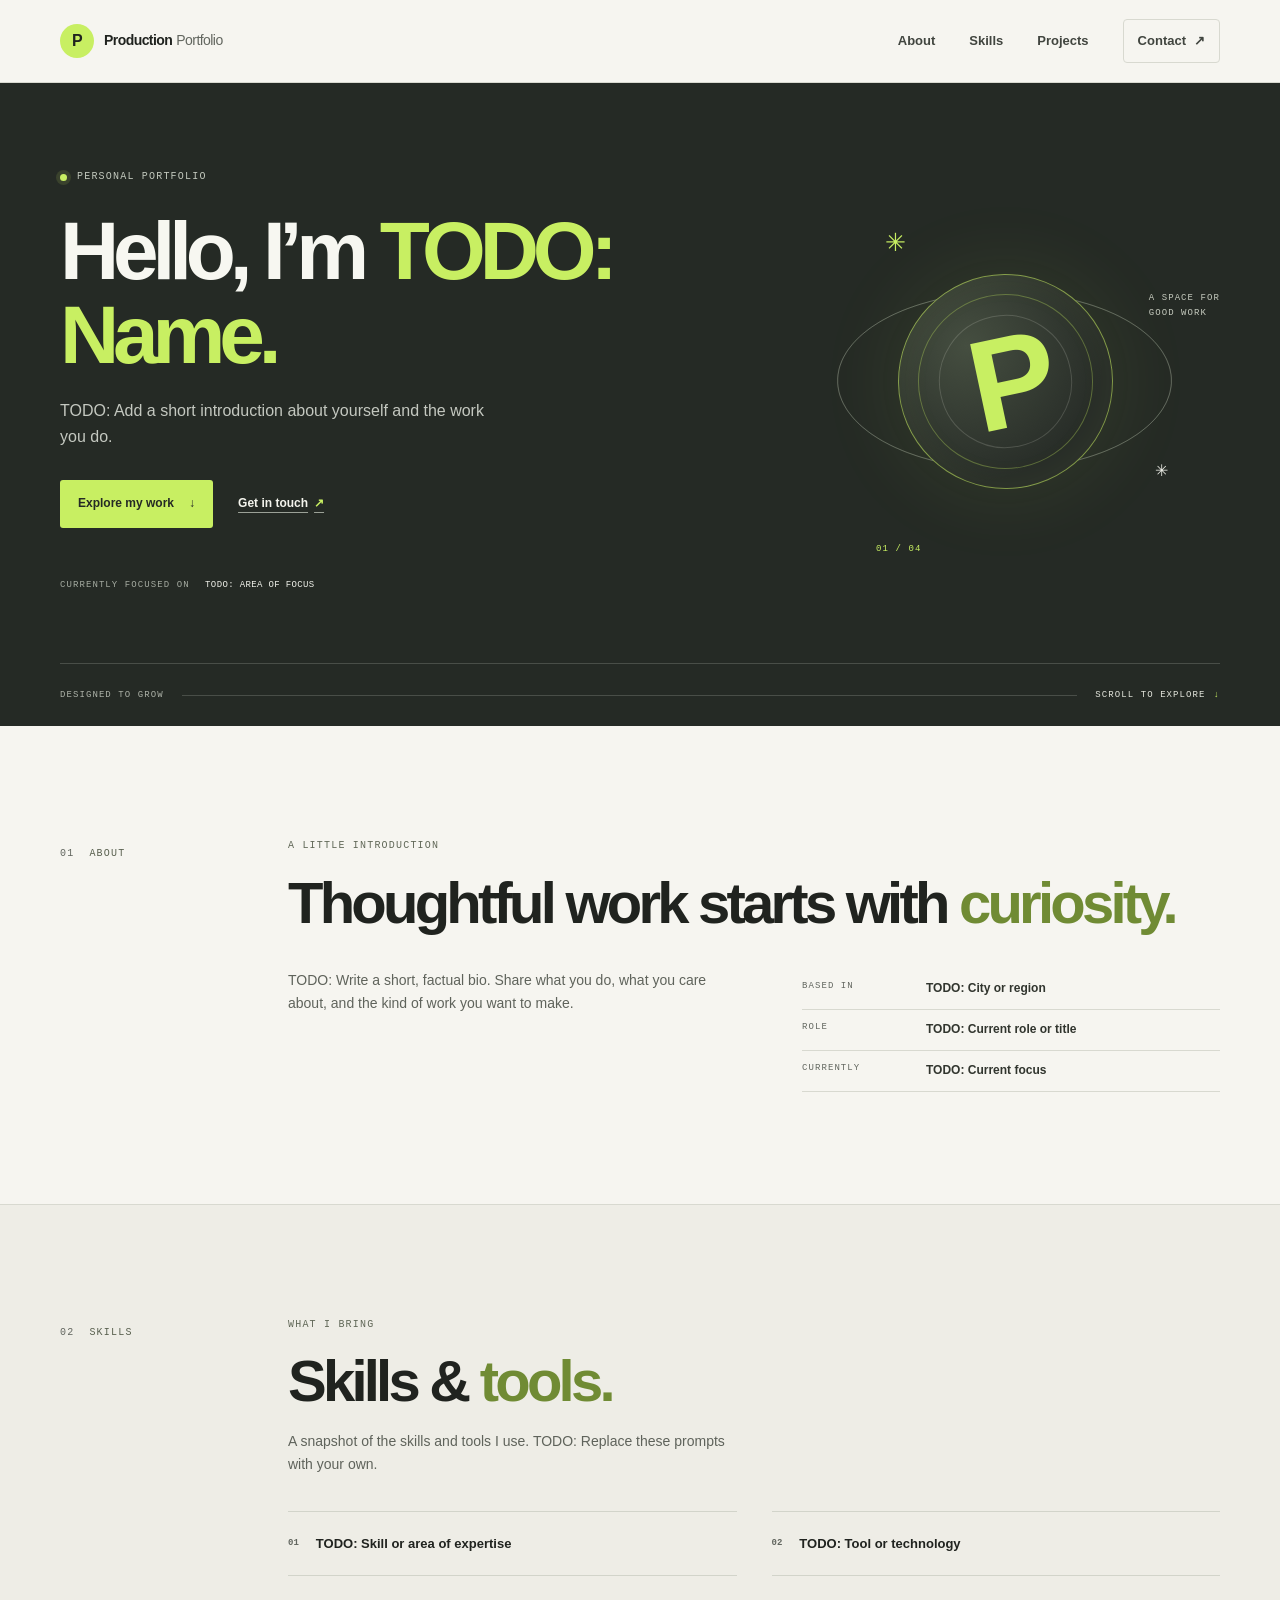
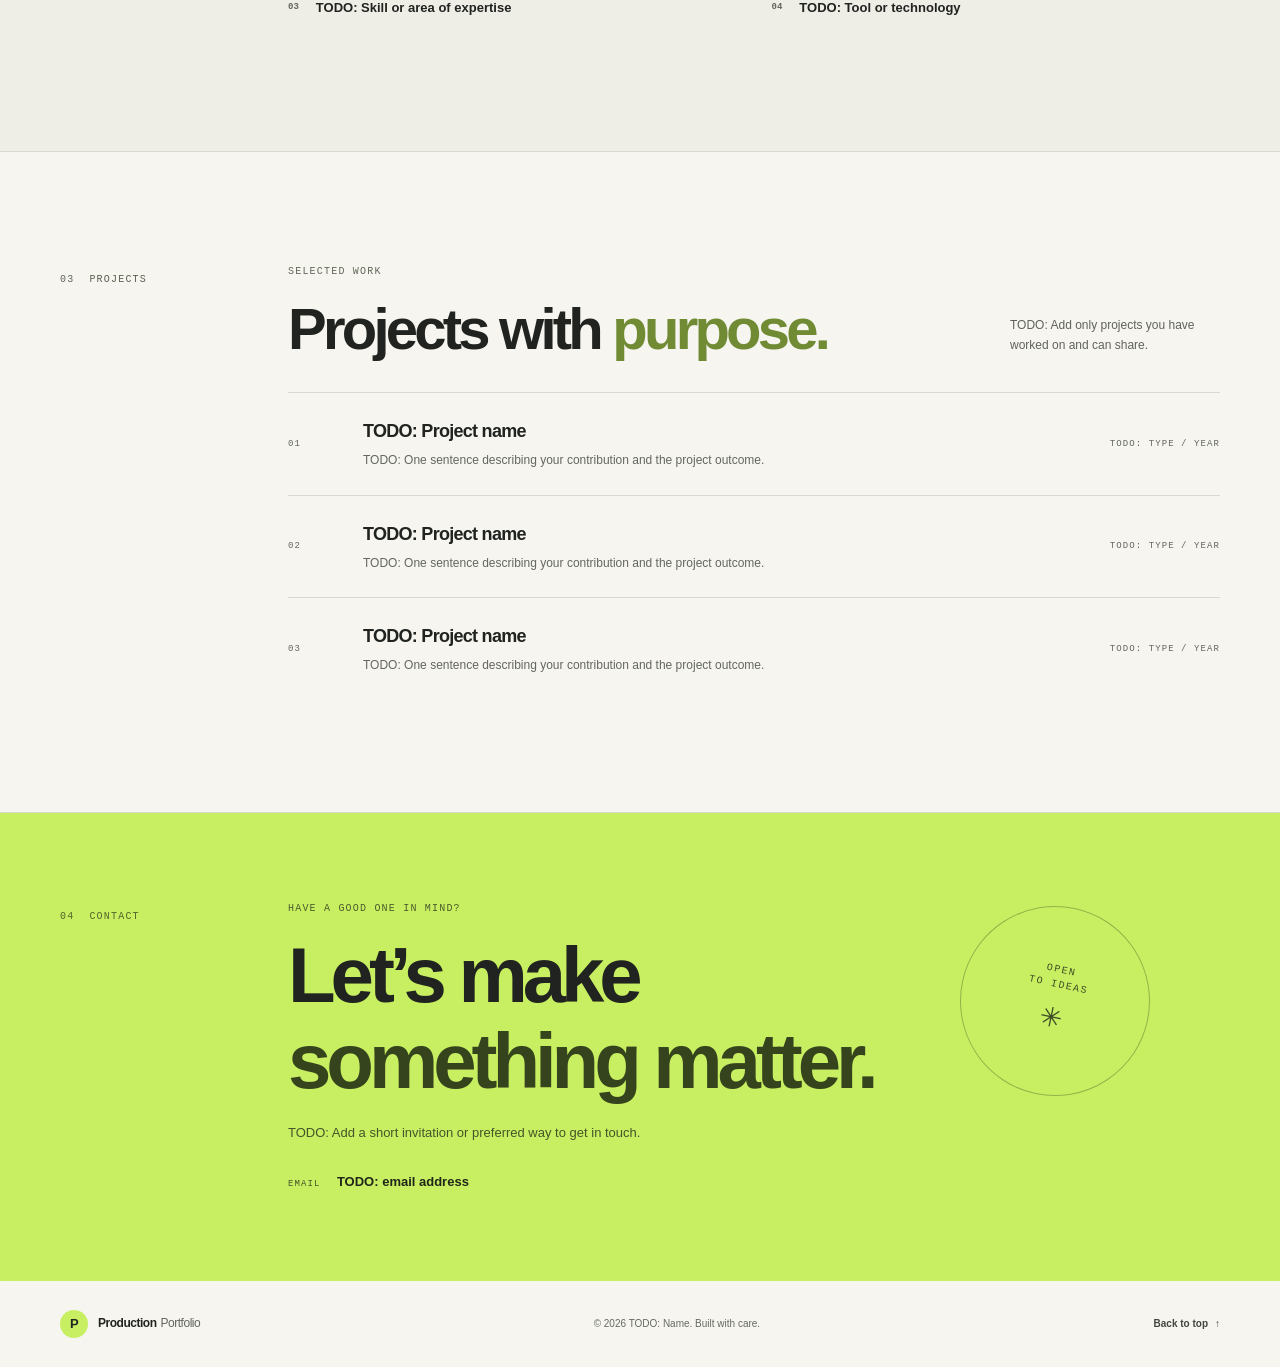
==== hw1_lab1_web/index.html @ cf207b5a "chore: record HW1 source directory" ====
<!doctype html>
<html lang="en">
  <head>
    <meta charset="utf-8">
    <meta http-equiv="Content-Security-Policy" content="default-src 'none'; base-uri 'self'; form-action 'self'; object-src 'none'; frame-src 'none'; script-src 'self'; script-src-attr 'none'; style-src 'self'; style-src-attr 'none'; img-src 'self'; font-src 'self'; connect-src 'self'">
    <meta name="viewport" content="width=device-width, initial-scale=1">
    <meta name="theme-color" content="#f6f5f0">
    <meta name="description" content="A portfolio for selected work, skills, and contact details.">
    <title>Production Portfolio | TODO: Name</title>
    <link rel="icon" href="favicon.svg" type="image/svg+xml" sizes="any">
    <link rel="stylesheet" href="styles.css">
    <script src="script.js" defer></script>
  </head>
  <body>
    <a class="skip-link" href="#home">Skip to main content</a>
    <header class="site-header">
      <div class="container header-inner">
        <a class="wordmark" href="#home" aria-label="Production Portfolio home">
          <span class="wordmark-mark" aria-hidden="true">P</span>
          <span>Production<span class="wordmark-light">Portfolio</span></span>
        </a>

        <button
          class="menu-toggle"
          type="button"
          aria-expanded="false"
          aria-controls="primary-navigation"
        >
          <span class="menu-toggle-label">Menu</span>
          <span class="menu-toggle-icon" aria-hidden="true"><span></span><span></span></span>
        </button>

        <nav class="primary-navigation" id="primary-navigation" aria-label="Main navigation">
          <a href="#about">About</a>
          <a href="#skills">Skills</a>
          <a href="#projects">Projects</a>
          <a class="nav-contact" href="#contact">Contact <span aria-hidden="true">↗</span></a>
        </nav>
      </div>
    </header>

    <main id="home" tabindex="-1">
      <section class="hero section-shell" aria-labelledby="hero-title">
        <div class="container hero-grid">
          <div class="hero-copy">
            <p class="eyebrow"><span class="status-dot" aria-hidden="true"></span> PERSONAL PORTFOLIO</p>
            <h1 id="hero-title">Hello, I’m <span class="accent-text">TODO: Name</span><span class="period">.</span></h1>
            <p class="hero-description">TODO: Add a short introduction about yourself and the work you do.</p>
            <div class="hero-actions">
              <a class="button button-dark" href="#projects">Explore my work <span aria-hidden="true">↓</span></a>
              <a class="text-link" href="#contact">Get in touch <span aria-hidden="true">↗</span></a>
            </div>
            <p class="hero-note">Currently focused on <span>TODO: area of focus</span></p>
          </div>

          <div class="hero-art" aria-hidden="true">
            <div class="art-orbit orbit-one"></div>
            <div class="art-orbit orbit-two"></div>
            <div class="art-core"><span>P</span></div>
            <span class="art-spark spark-one">✳</span>
            <span class="art-spark spark-two">✳</span>
            <span class="art-caption">A SPACE FOR<br>GOOD WORK</span>
            <span class="art-index">01 / 04</span>
          </div>
        </div>
        <div class="container hero-bottom">
          <span>DESIGNED TO GROW</span>
          <span class="hero-bottom-line" aria-hidden="true"></span>
          <a href="#about">SCROLL TO EXPLORE <span aria-hidden="true">↓</span></a>
        </div>
      </section>

      <section class="about section-shell" id="about" aria-labelledby="about-title">
        <div class="container section-grid">
          <div class="section-label"><span>01</span><span>ABOUT</span></div>
          <div class="section-content about-content">
            <p class="eyebrow">A LITTLE INTRODUCTION</p>
            <h2 id="about-title" tabindex="-1">Thoughtful work starts with <span>curiosity.</span></h2>
            <div class="about-details">
              <p>TODO: Write a short, factual bio. Share what you do, what you care about, and the kind of work you want to make.</p>
              <dl class="detail-list">
                <div><dt>Based in</dt><dd>TODO: City or region</dd></div>
                <div><dt>Role</dt><dd>TODO: Current role or title</dd></div>
                <div><dt>Currently</dt><dd>TODO: Current focus</dd></div>
              </dl>
            </div>
          </div>
        </div>
      </section>

      <section class="skills section-shell" id="skills" aria-labelledby="skills-title">
        <div class="container section-grid">
          <div class="section-label"><span>02</span><span>SKILLS</span></div>
          <div class="section-content">
            <p class="eyebrow">WHAT I BRING</p>
            <h2 id="skills-title" tabindex="-1">Skills &amp; <span>tools.</span></h2>
            <p class="section-intro">A snapshot of the skills and tools I use. TODO: Replace these prompts with your own.</p>
            <ul class="skill-list">
              <li><span>01</span>TODO: Skill or area of expertise</li>
              <li><span>02</span>TODO: Tool or technology</li>
              <li><span>03</span>TODO: Skill or area of expertise</li>
              <li><span>04</span>TODO: Tool or technology</li>
            </ul>
          </div>
        </div>
      </section>

      <section class="projects section-shell" id="projects" aria-labelledby="projects-title">
        <div class="container section-grid">
          <div class="section-label"><span>03</span><span>PROJECTS</span></div>
          <div class="section-content">
            <div class="projects-heading">
              <div>
                <p class="eyebrow">SELECTED WORK</p>
                <h2 id="projects-title" tabindex="-1">Projects with <span>purpose.</span></h2>
              </div>
              <p class="projects-aside">TODO: Add only projects you have worked on and can share.</p>
            </div>
            <div class="project-list">
              <article class="project-card">
                <span class="project-number">01</span>
                <div class="project-info">
                  <h3>TODO: Project name</h3>
                  <p>TODO: One sentence describing your contribution and the project outcome.</p>
                </div>
                <span class="project-type">TODO: Type / year</span>
              </article>
              <article class="project-card">
                <span class="project-number">02</span>
                <div class="project-info">
                  <h3>TODO: Project name</h3>
                  <p>TODO: One sentence describing your contribution and the project outcome.</p>
                </div>
                <span class="project-type">TODO: Type / year</span>
              </article>
              <article class="project-card">
                <span class="project-number">03</span>
                <div class="project-info">
                  <h3>TODO: Project name</h3>
                  <p>TODO: One sentence describing your contribution and the project outcome.</p>
                </div>
                <span class="project-type">TODO: Type / year</span>
              </article>
            </div>
          </div>
        </div>
      </section>

      <section class="contact section-shell" id="contact" aria-labelledby="contact-title">
        <div class="container contact-inner">
          <div class="section-label"><span>04</span><span>CONTACT</span></div>
          <div class="contact-content">
            <p class="eyebrow">HAVE A GOOD ONE IN MIND?</p>
            <h2 id="contact-title" tabindex="-1">Let’s make<br><span>something matter.</span></h2>
            <p class="contact-note">TODO: Add a short invitation or preferred way to get in touch.</p>
            <p class="contact-address">Email <span>TODO: email address</span></p>
          </div>
          <div class="contact-stamp" aria-hidden="true"><span>OPEN<br>TO IDEAS</span><span class="stamp-star">✳</span></div>
        </div>
      </section>
    </main>

    <footer class="site-footer">
      <div class="container footer-inner">
        <a class="wordmark footer-wordmark" href="#home">
          <span class="wordmark-mark" aria-hidden="true">P</span>
          <span>Production<span class="wordmark-light">Portfolio</span></span>
        </a>
        <p>© <span id="current-year">TODO</span> TODO: Name. Built with care.</p>
        <a class="back-to-top" href="#home">Back to top <span aria-hidden="true">↑</span></a>
      </div>
    </footer>
  </body>
</html>
---- hw1_lab1_web/styles.css ----
:root {
  color-scheme: light;
  --paper: #f6f5f0;
  --paper-dark: #eeede6;
  --ink: #20231f;
  --muted: #62665f;
  --line: #d8d9d0;
  --green: #c8ef62;
  --green-dark: #33411a;
  --dark: #252a25;
  --mono: "Cascadia Code", "Courier New", monospace;
  --sans: "Segoe UI", Arial, sans-serif;
  --container: 1160px;
}

* { box-sizing: border-box; }
html { scroll-behavior: smooth; scroll-padding-top: 90px; }
body {
  margin: 0;
  color: var(--ink);
  background: var(--paper);
  font-family: var(--sans);
  font-size: 16px;
  line-height: 1.65;
  -webkit-font-smoothing: antialiased;
}
a { color: inherit; }
a:focus-visible, button:focus-visible { outline: 3px solid #15200a; outline-offset: 4px; }
.container { width: min(var(--container), calc(100% - 64px)); margin-inline: auto; }
.section-shell { border-bottom: 1px solid var(--line); }
.skip-link { position: absolute; z-index: 5; top: 10px; left: 16px; padding: 9px 14px; transform: translateY(-160%); background: var(--ink); color: var(--paper); font-size: 13px; font-weight: 700; }
.skip-link:focus-visible { transform: translateY(0); }

.site-header { position: relative; z-index: 2; background: var(--paper); border-bottom: 1px solid var(--line); }
.header-inner, .primary-navigation, .wordmark { display: flex; align-items: center; }
.header-inner { min-height: 82px; justify-content: space-between; gap: 32px; }
.wordmark { gap: 10px; color: var(--ink); font-size: 14px; font-weight: 800; letter-spacing: -.04em; text-decoration: none; }
.wordmark-mark { display: grid; width: 34px; height: 34px; place-items: center; border-radius: 50%; background: var(--green); font-size: 16px; }
.wordmark-light { margin-left: 4px; color: var(--muted); font-weight: 500; }
.primary-navigation { gap: 34px; }
.primary-navigation a, .back-to-top { color: #41453f; font-size: 13px; font-weight: 600; text-decoration: none; transition: color .18s ease; }
.primary-navigation a { display: inline-flex; min-height: 40px; align-items: center; }
.primary-navigation a:hover, .back-to-top:hover { color: #526f13; }
.primary-navigation .nav-contact { padding: 10px 14px; border: 1px solid var(--line); border-radius: 4px; }
.nav-contact span { margin-left: 8px; }
.menu-toggle { display: none; }
.hero a:focus-visible, .hero button:focus-visible { outline-color: var(--green); }

.hero { overflow: hidden; background: var(--dark); color: #f7f7f1; border-bottom: 0; }
.hero-grid { display: grid; min-height: 580px; grid-template-columns: 1.08fr .92fr; align-items: center; gap: 48px; padding-block: 74px 58px; }
.hero-copy { position: relative; z-index: 1; }
.eyebrow, .section-label, .hero-bottom, .hero-note, .art-caption, .art-index, .project-number, .project-type, .detail-list dt, .contact-address {
  font-family: var(--mono); font-size: 10px; font-weight: 500; letter-spacing: .12em; text-transform: uppercase;
}
.eyebrow { display: flex; align-items: center; gap: 10px; margin: 0 0 24px; color: #c2c8bd; }
.status-dot { width: 7px; height: 7px; border-radius: 50%; background: var(--green); box-shadow: 0 0 0 4px rgb(200 239 98 / 12%); }
h1, h2, h3, p { margin-top: 0; }
h2:focus-visible { outline: 3px solid #15200a; outline-offset: 6px; border-radius: 2px; }
h1 { max-width: 660px; margin-bottom: 21px; font-size: clamp(48px, 6.8vw, 82px); line-height: 1.02; letter-spacing: -.075em; }
.accent-text, .contact-content h2 span { color: var(--green); }
.period { color: var(--green); }
.hero-description { max-width: 430px; margin-bottom: 30px; color: #c4c8c0; font-size: 16px; }
.hero-actions { display: flex; flex-wrap: wrap; align-items: center; gap: 25px; }
.button { display: inline-flex; min-height: 48px; align-items: center; justify-content: center; gap: 15px; padding: 0 18px; border-radius: 3px; font-size: 12px; font-weight: 800; text-decoration: none; transition: transform .18s ease, background .18s ease; }
.button:hover { transform: translateY(-2px); }
.button-dark { color: var(--dark); background: var(--green); }
.button-dark:hover { background: #d9ff7e; }
.text-link { color: #f4f4ed; font-size: 12px; font-weight: 700; text-decoration-color: #9ba197; text-underline-offset: 5px; }
.hero-actions .text-link { display: inline-flex; min-height: 44px; align-items: center; }
.text-link span { margin-left: 6px; color: var(--green); }
.hero-note { margin: 50px 0 0; color: #a5aba1; font-size: 9px; }
.hero-note span { margin-left: 9px; color: #f0f1ea; letter-spacing: .04em; }
.hero-art { position: relative; width: min(100%, 430px); aspect-ratio: 1; justify-self: end; }
.art-orbit { position: absolute; inset: 11%; border: 1px solid rgb(233 239 221 / 20%); border-radius: 50%; }
.orbit-one { transform: scaleY(.53) rotate(-32deg); }
.orbit-two { transform: scaleY(.53) rotate(32deg); }
.art-core { position: absolute; inset: 25%; display: grid; place-items: center; border: 1px solid rgb(200 239 98 / 55%); border-radius: 50%; background: radial-gradient(circle at 36% 30%, #454e40, #282d28 68%); box-shadow: 0 0 90px rgb(200 239 98 / 9%), inset 0 0 36px rgb(200 239 98 / 5%); transform: rotate(-12deg); }
.art-core::before, .art-core::after { position: absolute; content: ""; border: 1px solid rgb(200 239 98 / 32%); border-radius: 50%; }
.art-core::before { inset: 9%; }
.art-core::after { inset: 19%; border-color: rgb(244 245 235 / 16%); }
.art-core span { position: relative; z-index: 1; color: var(--green); font-size: clamp(70px, 12vw, 130px); font-weight: 800; letter-spacing: -.12em; }
.art-spark { position: absolute; z-index: 1; color: var(--green); font-size: 25px; }
.spark-one { top: 13%; left: 22%; }
.spark-two { right: 12%; bottom: 26%; color: #ecede6; font-size: 16px; }
.art-caption, .art-index { position: absolute; color: #c5cabe; font-size: 9px; line-height: 1.7; }
.art-caption { right: 0; top: 29%; }
.art-index { bottom: 9%; left: 20%; color: var(--green); }
.hero-bottom { display: flex; align-items: center; gap: 18px; padding-block: 17px; border-top: 1px solid rgb(238 241 230 / 18%); color: #adb2a8; font-size: 9px; }
.hero-bottom-line { height: 1px; flex: 1; background: rgb(238 241 230 / 18%); }
.hero-bottom a { display: inline-flex; min-height: 28px; align-items: center; color: #e5e7de; text-decoration: none; }
.hero-bottom a span { margin-left: 8px; color: var(--green); }

.about, .skills, .projects { padding-block: 112px; }
.section-grid { display: grid; grid-template-columns: 180px 1fr; gap: 48px; }
.section-label { display: flex; align-items: flex-start; gap: 15px; padding-top: 8px; color: #59604f; }
.section-label span:first-child { color: #62665f; }
.section-content { min-width: 0; }
.section-content .eyebrow, .contact-content .eyebrow { margin-bottom: 16px; color: #616858; }
h2 { margin-bottom: 22px; font-size: clamp(36px, 5vw, 58px); line-height: 1.1; letter-spacing: -.065em; }
h2 > span { color: #708b34; }
.about-details { display: grid; grid-template-columns: 1.05fr .95fr; gap: 52px; align-items: start; margin-top: 35px; }
.about-details > p, .section-intro, .projects-aside { max-width: 450px; margin: 0; color: #5f635b; font-size: 14px; }
.detail-list { margin: 0; }
.detail-list div { display: grid; grid-template-columns: 110px 1fr; gap: 14px; padding-block: 10px; border-bottom: 1px solid var(--line); }
.detail-list dt { color: #62665f; font-size: 9px; }
.detail-list dd { margin: 0; color: #31352e; font-size: 12px; font-weight: 700; }
.skills { background: var(--paper-dark); }
.section-intro { margin-top: -5px; }
.skill-list { display: grid; grid-template-columns: repeat(2, 1fr); gap: 0 35px; margin: 35px 0 0; padding: 0; list-style: none; }
.skill-list li { display: flex; min-height: 64px; align-items: center; gap: 17px; border-top: 1px solid #d2d4ca; font-size: 13px; font-weight: 700; }
.skill-list li span { color: #62665f; font-family: var(--mono); font-size: 9px; }
.projects-heading { display: flex; justify-content: space-between; align-items: end; gap: 30px; margin-bottom: 32px; }
.projects-heading h2 { margin-bottom: 0; }
.projects-aside { max-width: 210px; margin-bottom: 5px; font-size: 12px; }
.project-card { display: grid; grid-template-columns: 55px minmax(0, 1fr) 135px; align-items: center; gap: 20px; padding: 24px 0; border-top: 1px solid var(--line); }
.project-number, .project-type { color: #62665f; font-size: 9px; }
.project-info h3 { margin-bottom: 4px; font-size: 18px; letter-spacing: -.04em; }
.project-info p { max-width: 510px; margin: 0; color: #63675f; font-size: 12px; }
.project-type { justify-self: end; text-align: right; }

.contact { overflow: hidden; padding-block: 88px; background: var(--green); border: 0; }
.contact-inner { position: relative; display: grid; grid-template-columns: 180px 1fr; gap: 48px; }
.contact .section-label, .contact .section-label span:first-child { color: #52652a; }
.contact-content { position: relative; z-index: 1; }
.contact-content .eyebrow { color: #4c5c2d; }
.contact-content h2 { margin-bottom: 17px; font-size: clamp(48px, 7vw, 78px); }
.contact-content h2 span { color: #35441c; }
.contact-note { max-width: 390px; margin-bottom: 28px; color: #45542a; font-size: 13px; }
.contact-address { margin: 0; color: #435329; font-size: 9px; }
.contact-address span { margin-left: 10px; color: #20271a; font-family: var(--sans); font-size: 13px; font-weight: 700; letter-spacing: 0; text-transform: none; }
.contact-stamp { position: absolute; top: 5px; right: 6%; display: grid; width: 190px; height: 190px; align-content: center; justify-items: center; border: 1px solid rgb(41 53 23 / 32%); border-radius: 50%; color: #3f4d26; font-family: var(--mono); font-size: 10px; letter-spacing: .15em; line-height: 1.5; text-align: center; transform: rotate(12deg); }
.stamp-star { margin-top: 8px; font-size: 27px; }
.site-footer { background: var(--paper); }
.footer-inner { display: flex; min-height: 86px; align-items: center; justify-content: space-between; gap: 22px; }
.footer-inner p { margin: 0; color: #656a61; font-size: 10px; }
.footer-wordmark { font-size: 12px; }
.footer-wordmark .wordmark-mark { width: 28px; height: 28px; font-size: 13px; }
.back-to-top { display: inline-flex; min-height: 32px; align-items: center; padding-block: 7px; font-size: 10px; }
.back-to-top span { margin-left: 7px; }

@media (max-width: 760px) {
  .container { width: min(var(--container), calc(100% - 40px)); }
  .header-inner { min-height: 72px; flex-wrap: wrap; gap: 0; padding-block: 16px; }
  .menu-toggle { display: inline-flex; min-height: 42px; align-items: center; gap: 10px; padding: 0 10px; border: 1px solid var(--line); border-radius: 3px; background: transparent; color: var(--ink); font: 600 12px var(--sans); cursor: pointer; }
  .menu-toggle-icon { display: grid; gap: 4px; }
  .menu-toggle-icon span { display: block; width: 15px; height: 1px; background: currentColor; }
  .primary-navigation { display: none; width: 100%; flex-direction: column; align-items: stretch; gap: 0; padding-top: 10px; }
  .primary-navigation.is-open { display: flex; }
  .primary-navigation a { padding: 11px 2px; border-top: 1px solid var(--line); }
  .primary-navigation .nav-contact { padding-inline: 2px; border-right: 0; border-bottom: 0; border-left: 0; border-radius: 0; }
  .hero-grid { min-height: 0; grid-template-columns: 1fr; gap: 24px; padding-block: 69px 34px; }
  h1 { max-width: 580px; font-size: clamp(48px, 11vw, 72px); }
  .hero-art { width: min(76vw, 340px); justify-self: center; margin-top: 3px; }
  .hero-note { margin-top: 34px; }
  .about, .skills, .projects { padding-block: 76px; }
  .section-grid, .contact-inner { grid-template-columns: 1fr; gap: 28px; }
  .section-label { gap: 12px; }
  .about-details { grid-template-columns: 1fr; gap: 25px; }
  .contact { padding-block: 67px; }
  .contact-stamp { top: 35px; right: 2%; width: 120px; height: 120px; font-size: 8px; }
  .contact-content h2 { font-size: clamp(46px, 10vw, 68px); }
}

@media (max-width: 480px) {
  .container { width: calc(100% - 36px); }
  .hero-grid { padding-top: 54px; }
  .hero-actions { align-items: flex-start; gap: 18px; }
  .hero-bottom { gap: 10px; font-size: 8px; letter-spacing: .06em; }
  .hero-bottom-line { min-width: 15px; }
  .hero-bottom > span:first-child { display: none; }
  .skill-list { grid-template-columns: 1fr; }
  .projects-heading { display: block; }
  .projects-aside { margin-top: 15px; }
  .project-card { grid-template-columns: 30px minmax(0, 1fr); gap: 11px; padding-block: 20px; }
  .project-type { grid-column: 2; justify-self: start; text-align: left; }
  .project-info h3 { font-size: 16px; }
  .contact-stamp { top: 10px; right: 0; width: 88px; height: 88px; font-size: 7px; }
  .stamp-star { margin-top: 2px; font-size: 20px; }
  .footer-inner { min-height: 0; flex-wrap: wrap; padding-block: 22px; }
  .footer-inner p { order: 3; width: 100%; }
}

@media (prefers-reduced-motion: reduce) {
  *, *::before, *::after { scroll-behavior: auto !important; transition-duration: .01ms !important; animation-duration: .01ms !important; animation-iteration-count: 1 !important; }
}
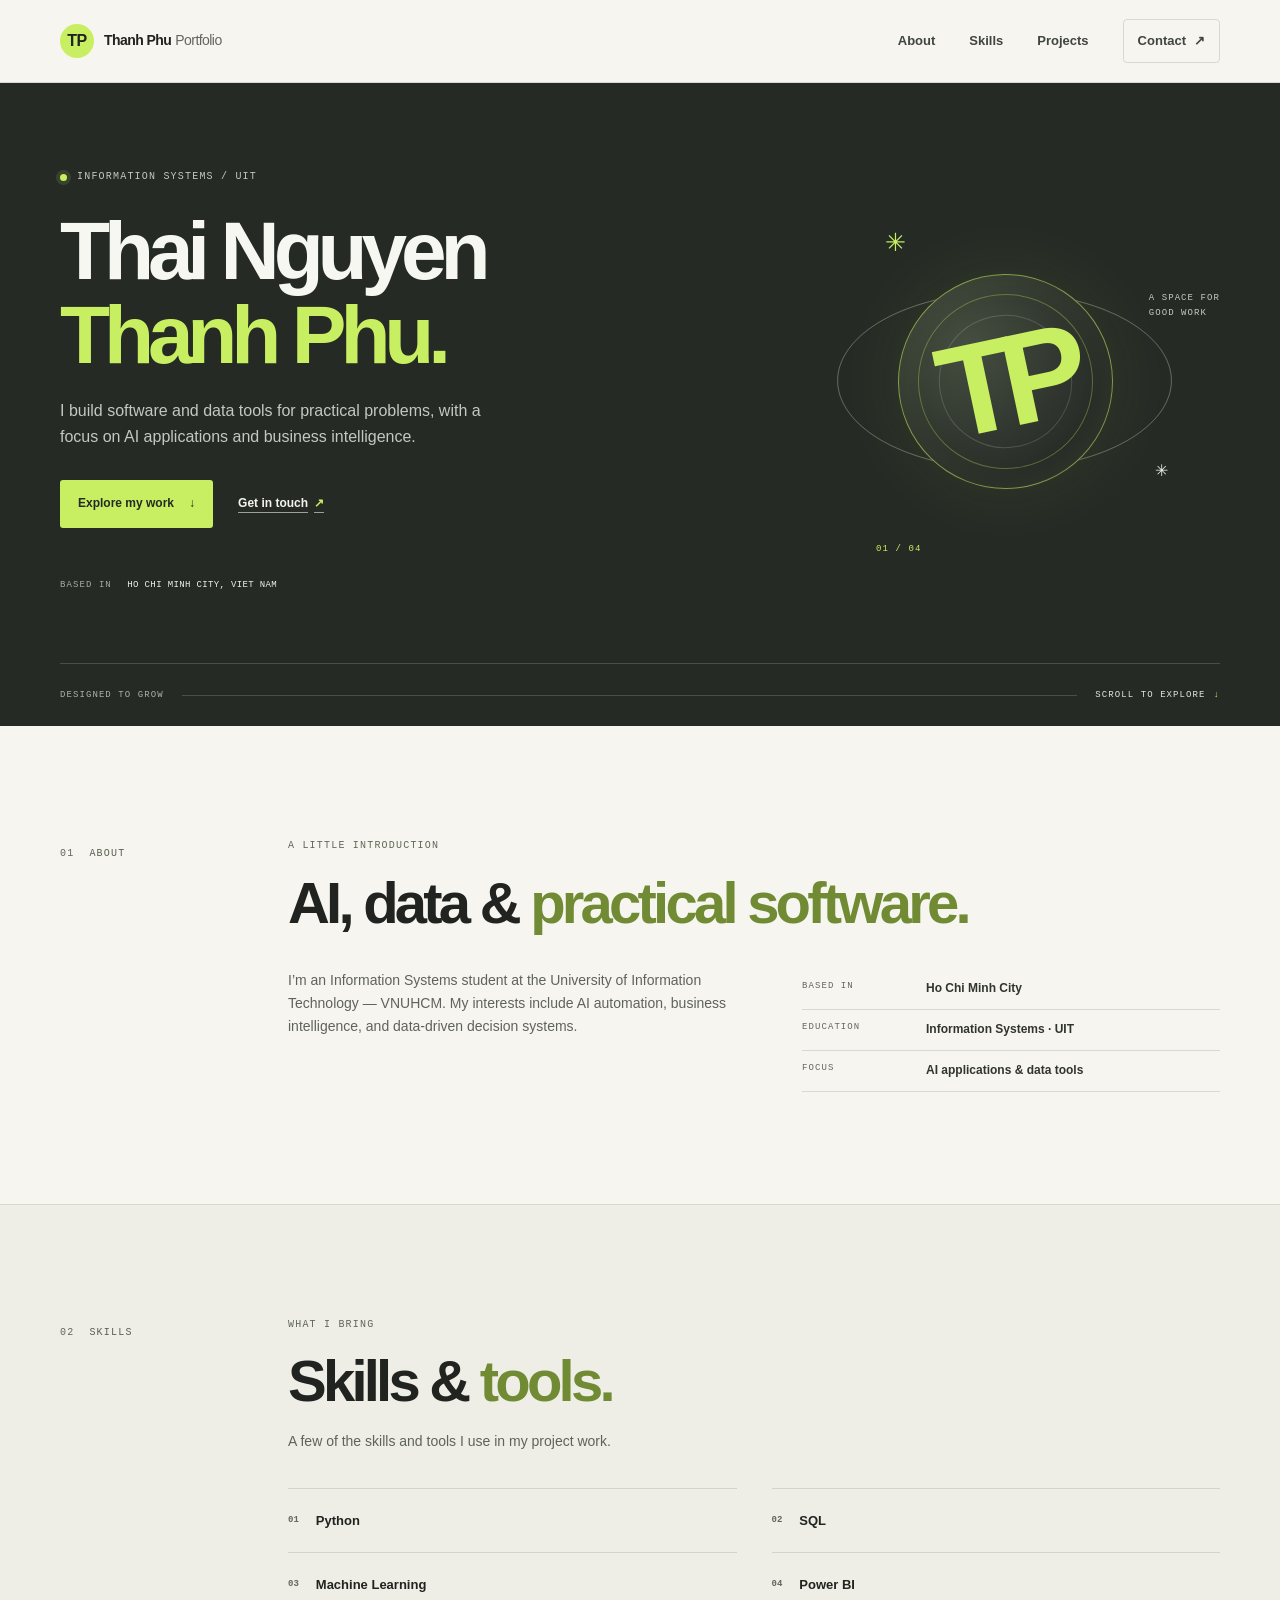
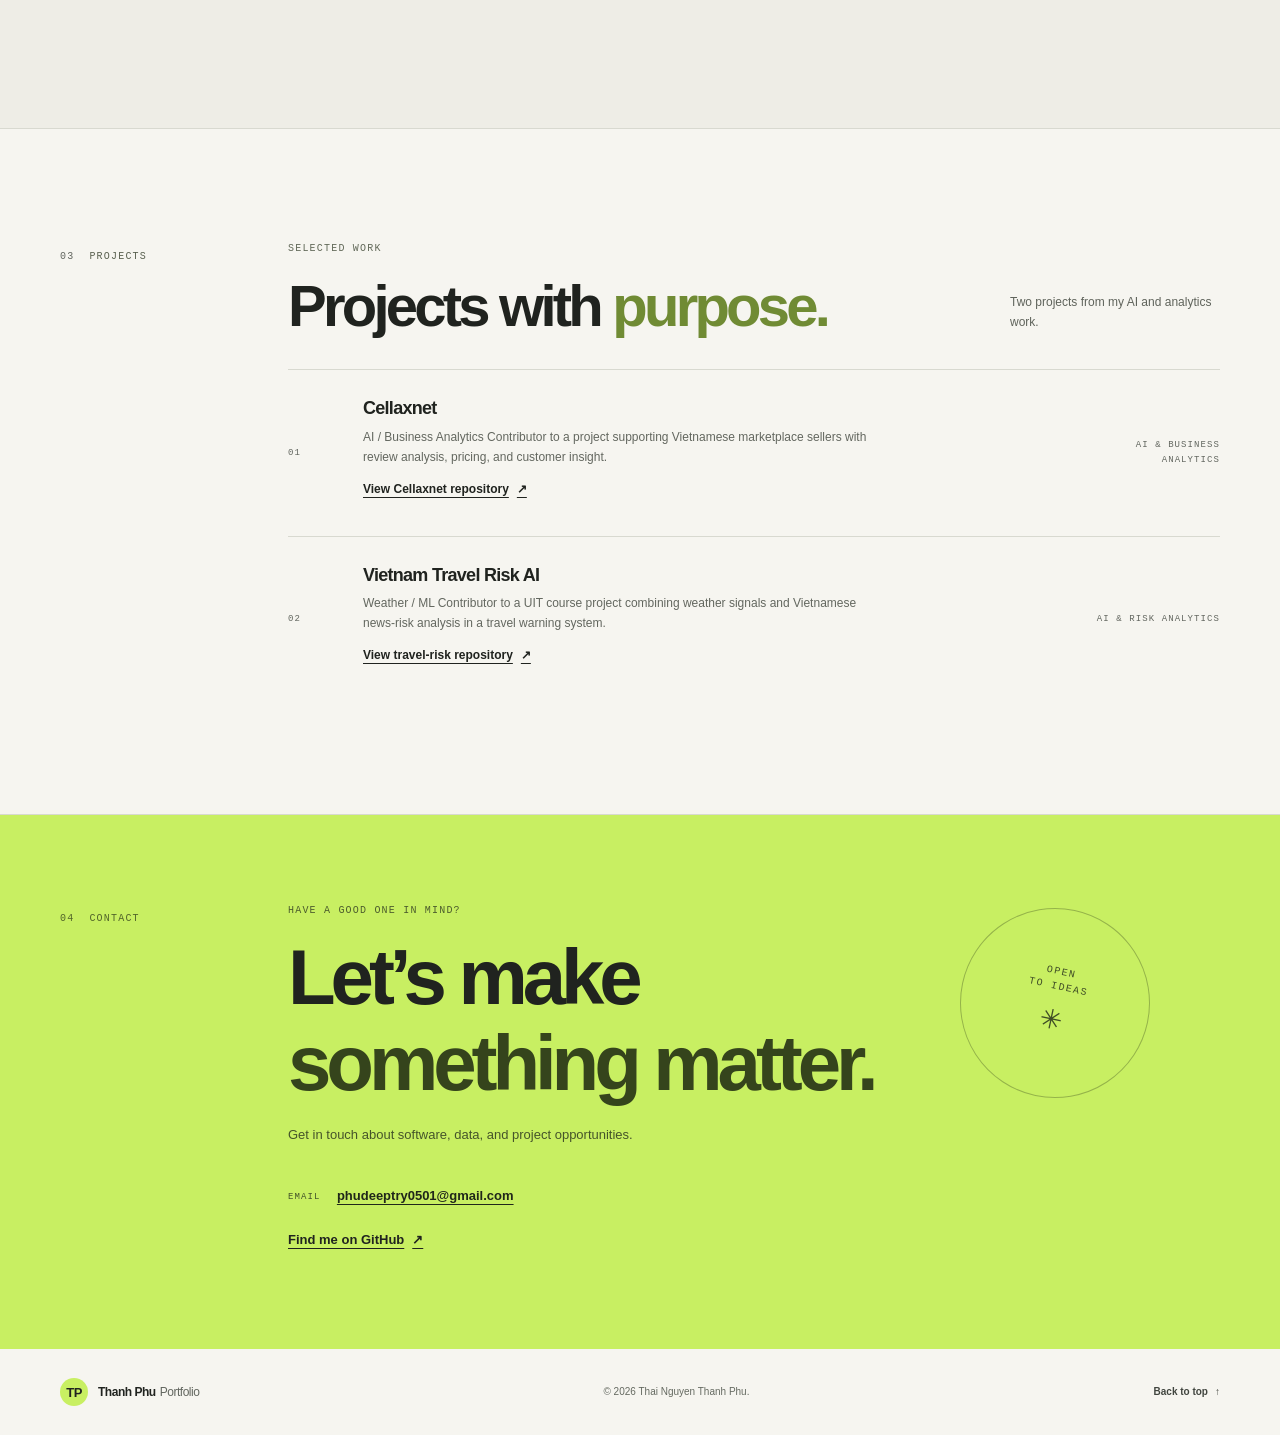
==== commit 8b385f8a: "feat: personalize portfolio from provided profile" ====
--- a/hw1_lab1_web/index.html
+++ b/hw1_lab1_web/index.html
@@ -5,8 +5,8 @@
     <meta http-equiv="Content-Security-Policy" content="default-src 'none'; base-uri 'self'; form-action 'self'; object-src 'none'; frame-src 'none'; script-src 'self'; script-src-attr 'none'; style-src 'self'; style-src-attr 'none'; img-src 'self'; font-src 'self'; connect-src 'self'">
     <meta name="viewport" content="width=device-width, initial-scale=1">
     <meta name="theme-color" content="#f6f5f0">
-    <meta name="description" content="A portfolio for selected work, skills, and contact details.">
-    <title>Production Portfolio | TODO: Name</title>
+    <meta name="description" content="Thai Nguyen Thanh Phu, an Information Systems student at UIT working on AI applications, data tools, and business intelligence.">
+    <title>Thai Nguyen Thanh Phu | Production Portfolio</title>
     <link rel="icon" href="favicon.svg" type="image/svg+xml" sizes="any">
     <link rel="stylesheet" href="styles.css">
     <script src="script.js" defer></script>
@@ -15,9 +15,9 @@
     <a class="skip-link" href="#home">Skip to main content</a>
     <header class="site-header">
       <div class="container header-inner">
-        <a class="wordmark" href="#home" aria-label="Production Portfolio home">
-          <span class="wordmark-mark" aria-hidden="true">P</span>
-          <span>Production<span class="wordmark-light">Portfolio</span></span>
+        <a class="wordmark" href="#home" aria-label="Thanh Phu Portfolio home">
+          <span class="wordmark-mark" aria-hidden="true">TP</span>
+          <span>Thanh Phu<span class="wordmark-light">Portfolio</span></span>
         </a>
 
         <button
@@ -43,20 +43,20 @@
       <section class="hero section-shell" aria-labelledby="hero-title">
         <div class="container hero-grid">
           <div class="hero-copy">
-            <p class="eyebrow"><span class="status-dot" aria-hidden="true"></span> PERSONAL PORTFOLIO</p>
-            <h1 id="hero-title">Hello, I’m <span class="accent-text">TODO: Name</span><span class="period">.</span></h1>
-            <p class="hero-description">TODO: Add a short introduction about yourself and the work you do.</p>
+            <p class="eyebrow"><span class="status-dot" aria-hidden="true"></span> INFORMATION SYSTEMS / UIT</p>
+            <h1 id="hero-title">Thai Nguyen <span class="accent-text">Thanh Phu</span><span class="period">.</span></h1>
+            <p class="hero-description">I build software and data tools for practical problems, with a focus on AI applications and business intelligence.</p>
             <div class="hero-actions">
               <a class="button button-dark" href="#projects">Explore my work <span aria-hidden="true">↓</span></a>
               <a class="text-link" href="#contact">Get in touch <span aria-hidden="true">↗</span></a>
             </div>
-            <p class="hero-note">Currently focused on <span>TODO: area of focus</span></p>
+            <p class="hero-note">Based in <span>Ho Chi Minh City, Viet Nam</span></p>
           </div>
 
           <div class="hero-art" aria-hidden="true">
             <div class="art-orbit orbit-one"></div>
             <div class="art-orbit orbit-two"></div>
-            <div class="art-core"><span>P</span></div>
+            <div class="art-core"><span>TP</span></div>
             <span class="art-spark spark-one">✳</span>
             <span class="art-spark spark-two">✳</span>
             <span class="art-caption">A SPACE FOR<br>GOOD WORK</span>
@@ -75,13 +75,13 @@
           <div class="section-label"><span>01</span><span>ABOUT</span></div>
           <div class="section-content about-content">
             <p class="eyebrow">A LITTLE INTRODUCTION</p>
-            <h2 id="about-title" tabindex="-1">Thoughtful work starts with <span>curiosity.</span></h2>
+            <h2 id="about-title" tabindex="-1">AI, data &amp; <span>practical software.</span></h2>
             <div class="about-details">
-              <p>TODO: Write a short, factual bio. Share what you do, what you care about, and the kind of work you want to make.</p>
+              <p>I’m an Information Systems student at the University of Information Technology — VNUHCM. My interests include AI automation, business intelligence, and data-driven decision systems.</p>
               <dl class="detail-list">
-                <div><dt>Based in</dt><dd>TODO: City or region</dd></div>
-                <div><dt>Role</dt><dd>TODO: Current role or title</dd></div>
-                <div><dt>Currently</dt><dd>TODO: Current focus</dd></div>
+                <div><dt>Based in</dt><dd>Ho Chi Minh City</dd></div>
+                <div><dt>Education</dt><dd>Information Systems · UIT</dd></div>
+                <div><dt>Focus</dt><dd>AI applications &amp; data tools</dd></div>
               </dl>
             </div>
           </div>
@@ -94,12 +94,12 @@
           <div class="section-content">
             <p class="eyebrow">WHAT I BRING</p>
             <h2 id="skills-title" tabindex="-1">Skills &amp; <span>tools.</span></h2>
-            <p class="section-intro">A snapshot of the skills and tools I use. TODO: Replace these prompts with your own.</p>
+            <p class="section-intro">A few of the skills and tools I use in my project work.</p>
             <ul class="skill-list">
-              <li><span>01</span>TODO: Skill or area of expertise</li>
-              <li><span>02</span>TODO: Tool or technology</li>
-              <li><span>03</span>TODO: Skill or area of expertise</li>
-              <li><span>04</span>TODO: Tool or technology</li>
+              <li><span>01</span>Python</li>
+              <li><span>02</span>SQL</li>
+              <li><span>03</span>Machine Learning</li>
+              <li><span>04</span>Power BI</li>
             </ul>
           </div>
         </div>
@@ -114,32 +114,26 @@
                 <p class="eyebrow">SELECTED WORK</p>
                 <h2 id="projects-title" tabindex="-1">Projects with <span>purpose.</span></h2>
               </div>
-              <p class="projects-aside">TODO: Add only projects you have worked on and can share.</p>
+              <p class="projects-aside">Two projects from my AI and analytics work.</p>
             </div>
             <div class="project-list">
               <article class="project-card">
                 <span class="project-number">01</span>
                 <div class="project-info">
-                  <h3>TODO: Project name</h3>
-                  <p>TODO: One sentence describing your contribution and the project outcome.</p>
+                  <h3>Cellaxnet</h3>
+                  <p>AI / Business Analytics Contributor to a project supporting Vietnamese marketplace sellers with review analysis, pricing, and customer insight.</p>
+                  <a class="project-link" href="https://github.com/Phuthanh123456/Cellaxnet">View Cellaxnet repository <span aria-hidden="true">↗</span></a>
                 </div>
-                <span class="project-type">TODO: Type / year</span>
+                <span class="project-type">AI &amp; business analytics</span>
               </article>
               <article class="project-card">
                 <span class="project-number">02</span>
                 <div class="project-info">
-                  <h3>TODO: Project name</h3>
-                  <p>TODO: One sentence describing your contribution and the project outcome.</p>
+                  <h3>Vietnam Travel Risk AI</h3>
+                  <p>Weather / ML Contributor to a UIT course project combining weather signals and Vietnamese news-risk analysis in a travel warning system.</p>
+                  <a class="project-link" href="https://github.com/Phuthanh123456/AI-based-risk-analysis-and-warning-system-for-tourism">View travel-risk repository <span aria-hidden="true">↗</span></a>
                 </div>
-                <span class="project-type">TODO: Type / year</span>
-              </article>
-              <article class="project-card">
-                <span class="project-number">03</span>
-                <div class="project-info">
-                  <h3>TODO: Project name</h3>
-                  <p>TODO: One sentence describing your contribution and the project outcome.</p>
-                </div>
-                <span class="project-type">TODO: Type / year</span>
+                <span class="project-type">AI &amp; risk analytics</span>
               </article>
             </div>
           </div>
@@ -152,8 +146,9 @@
           <div class="contact-content">
             <p class="eyebrow">HAVE A GOOD ONE IN MIND?</p>
             <h2 id="contact-title" tabindex="-1">Let’s make<br><span>something matter.</span></h2>
-            <p class="contact-note">TODO: Add a short invitation or preferred way to get in touch.</p>
-            <p class="contact-address">Email <span>TODO: email address</span></p>
+            <p class="contact-note">Get in touch about software, data, and project opportunities.</p>
+            <p class="contact-address">Email <a href="mailto:phudeeptry0501@gmail.com">phudeeptry0501@gmail.com</a></p>
+            <a class="contact-profile" href="https://github.com/Phuthanh123456">Find me on GitHub <span aria-hidden="true">↗</span></a>
           </div>
           <div class="contact-stamp" aria-hidden="true"><span>OPEN<br>TO IDEAS</span><span class="stamp-star">✳</span></div>
         </div>
@@ -163,10 +158,10 @@
     <footer class="site-footer">
       <div class="container footer-inner">
         <a class="wordmark footer-wordmark" href="#home">
-          <span class="wordmark-mark" aria-hidden="true">P</span>
-          <span>Production<span class="wordmark-light">Portfolio</span></span>
+          <span class="wordmark-mark" aria-hidden="true">TP</span>
+          <span>Thanh Phu<span class="wordmark-light">Portfolio</span></span>
         </a>
-        <p>© <span id="current-year">TODO</span> TODO: Name. Built with care.</p>
+        <p>© <span id="current-year">2026</span> Thai Nguyen Thanh Phu.</p>
         <a class="back-to-top" href="#home">Back to top <span aria-hidden="true">↑</span></a>
       </div>
     </footer>
--- a/hw1_lab1_web/styles.css
+++ b/hw1_lab1_web/styles.css
@@ -116,6 +116,7 @@
 .project-number, .project-type { color: #62665f; font-size: 9px; }
 .project-info h3 { margin-bottom: 4px; font-size: 18px; letter-spacing: -.04em; }
 .project-info p { max-width: 510px; margin: 0; color: #63675f; font-size: 12px; }
+.project-link { display: inline-flex; min-height: 44px; align-items: center; gap: 8px; color: var(--ink); font-size: 12px; font-weight: 700; text-underline-offset: 4px; }
 .project-type { justify-self: end; text-align: right; }
 
 .contact { overflow: hidden; padding-block: 88px; background: var(--green); border: 0; }
@@ -127,7 +128,8 @@
 .contact-content h2 span { color: #35441c; }
 .contact-note { max-width: 390px; margin-bottom: 28px; color: #45542a; font-size: 13px; }
 .contact-address { margin: 0; color: #435329; font-size: 9px; }
-.contact-address span { margin-left: 10px; color: #20271a; font-family: var(--sans); font-size: 13px; font-weight: 700; letter-spacing: 0; text-transform: none; }
+.contact-address a { display: inline-flex; min-height: 44px; align-items: center; margin-left: 10px; color: #20271a; font-family: var(--sans); font-size: 13px; font-weight: 700; letter-spacing: 0; text-transform: none; overflow-wrap: anywhere; text-underline-offset: 4px; }
+.contact-profile { display: inline-flex; min-height: 44px; align-items: center; gap: 8px; color: var(--ink); font-size: 13px; font-weight: 700; text-underline-offset: 4px; }
 .contact-stamp { position: absolute; top: 5px; right: 6%; display: grid; width: 190px; height: 190px; align-content: center; justify-items: center; border: 1px solid rgb(41 53 23 / 32%); border-radius: 50%; color: #3f4d26; font-family: var(--mono); font-size: 10px; letter-spacing: .15em; line-height: 1.5; text-align: center; transform: rotate(12deg); }
 .stamp-star { margin-top: 8px; font-size: 27px; }
 .site-footer { background: var(--paper); }
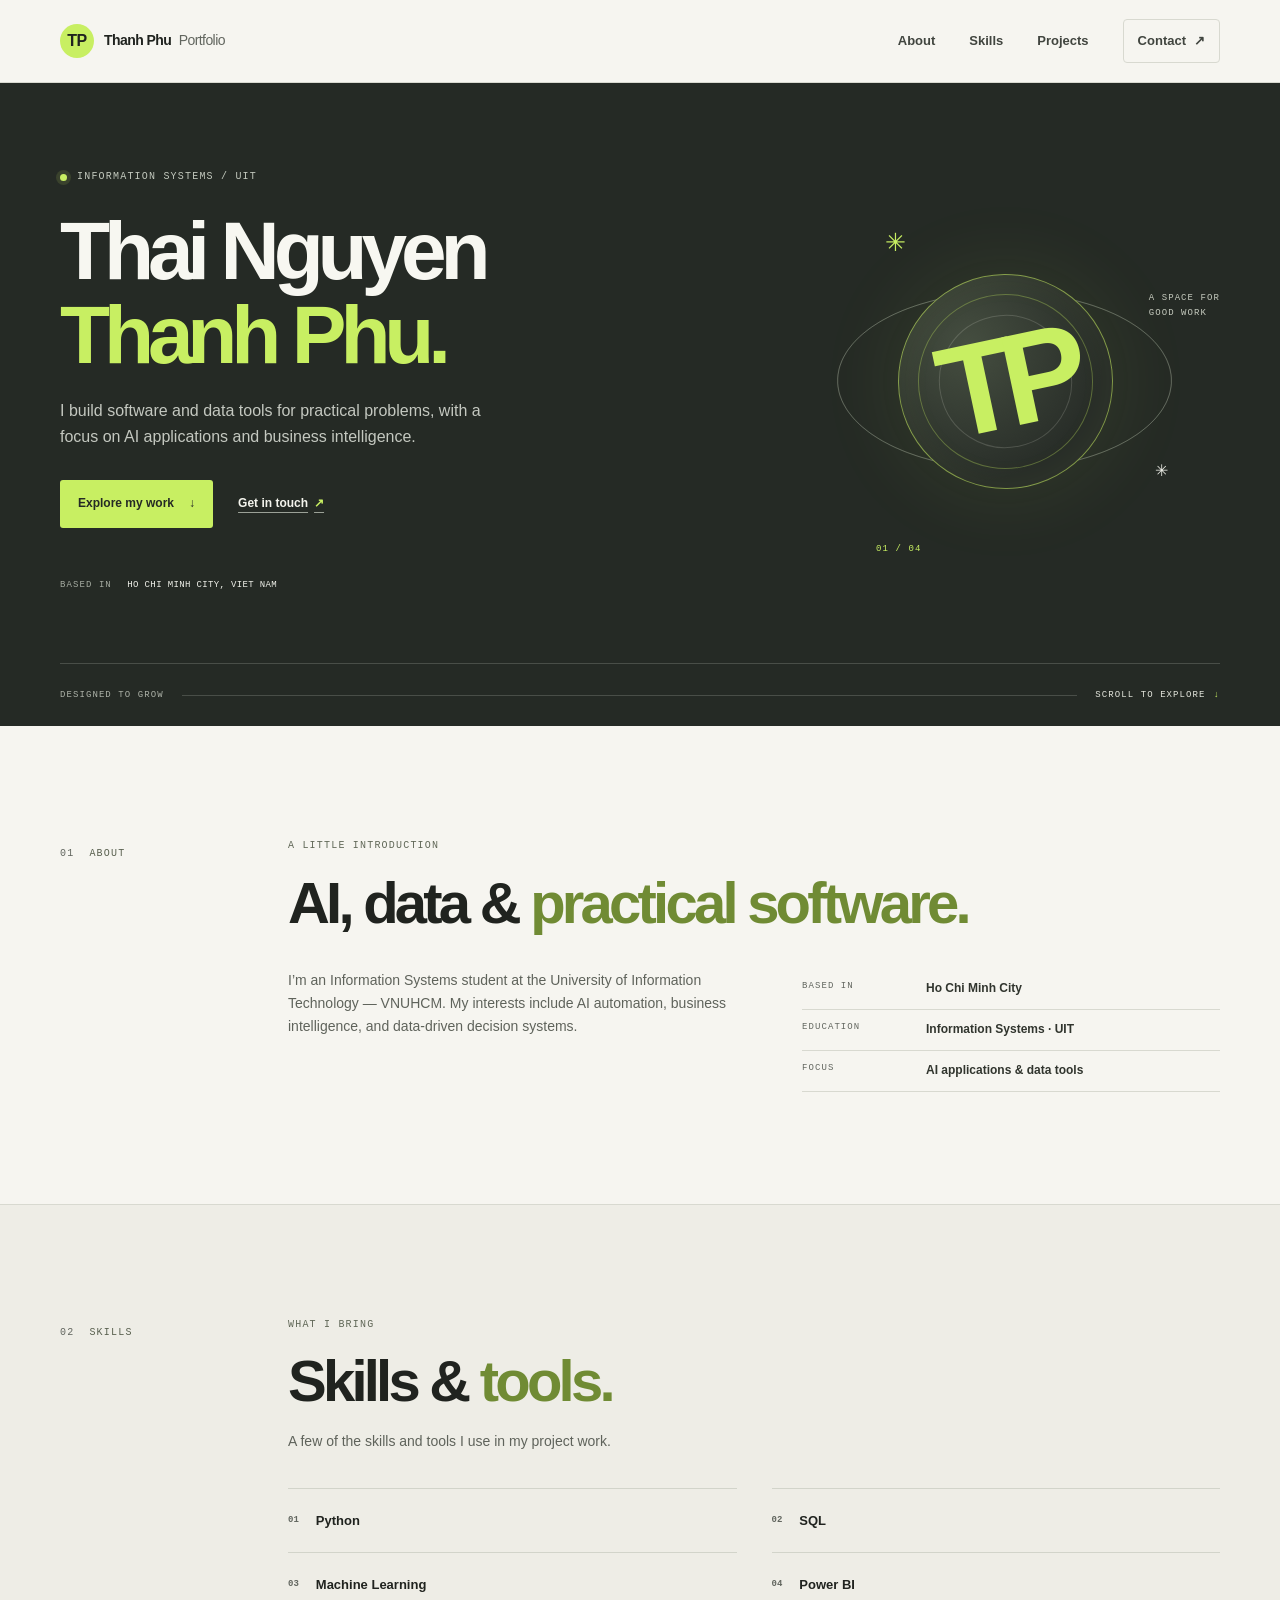
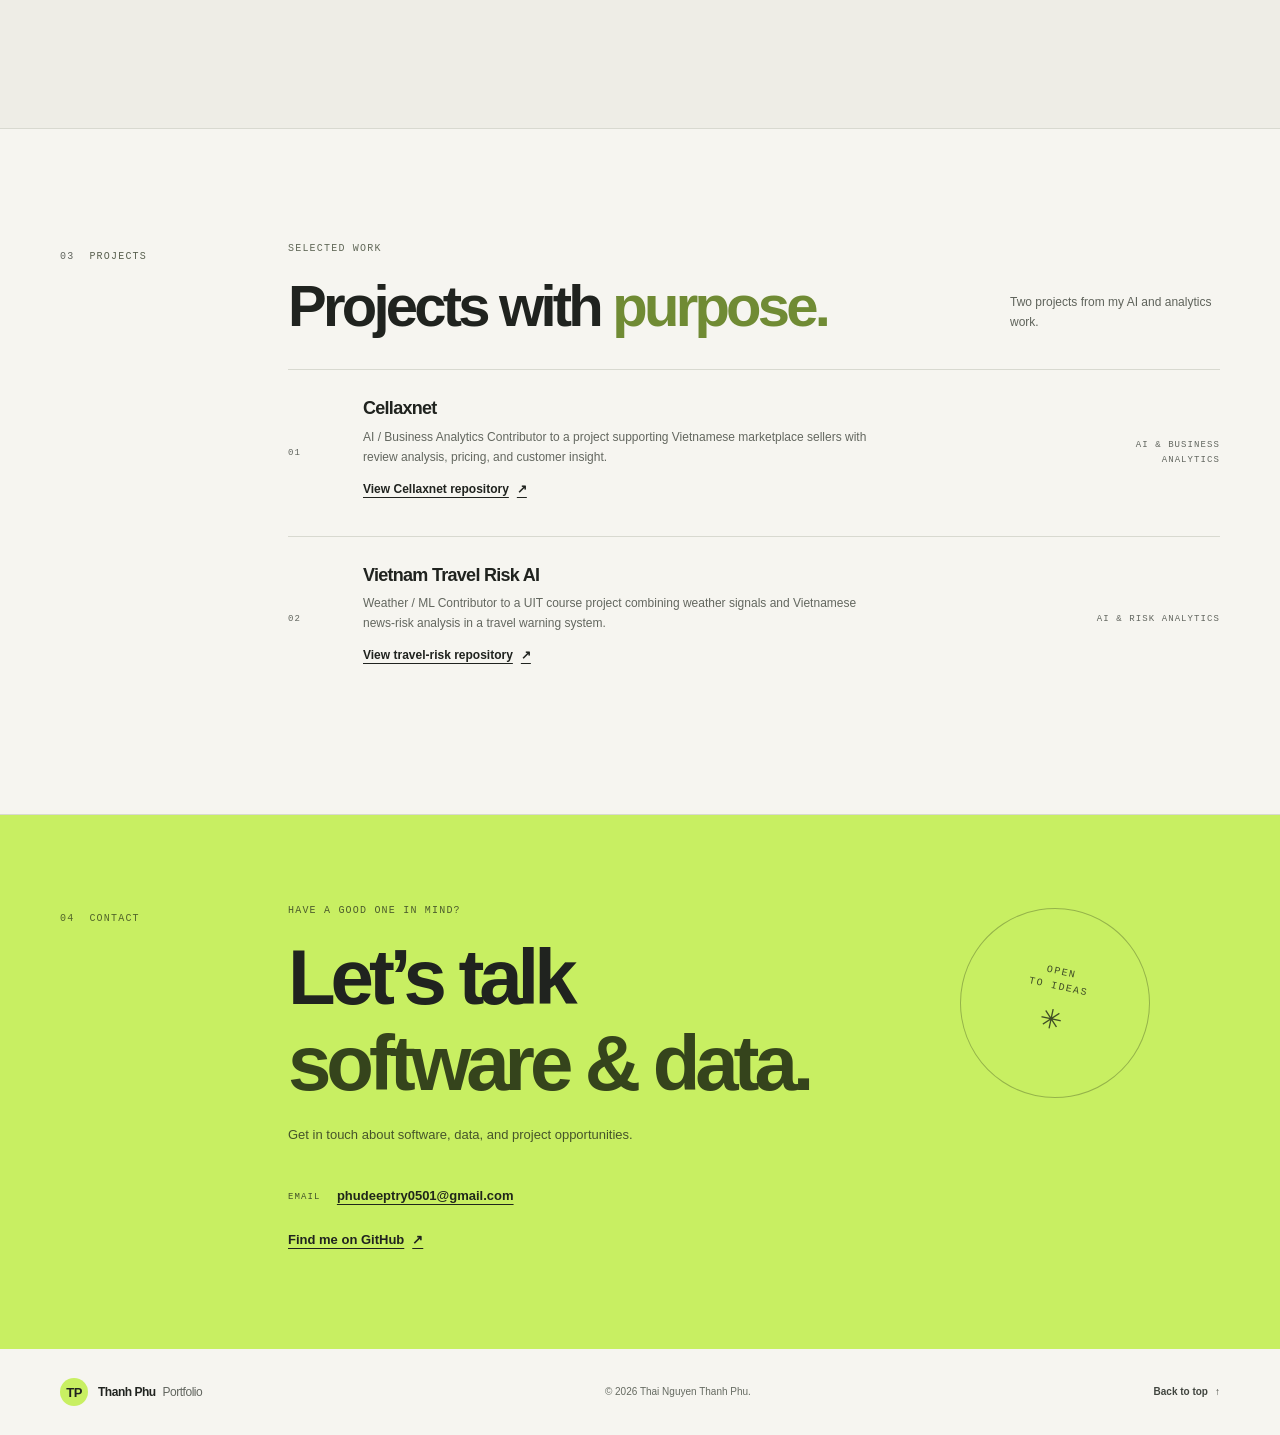
==== commit 464a7528: "fix(a11y): contrast & landmarks" ====
--- a/hw1_lab1_web/index.html
+++ b/hw1_lab1_web/index.html
@@ -15,9 +15,9 @@
     <a class="skip-link" href="#home">Skip to main content</a>
     <header class="site-header">
       <div class="container header-inner">
-        <a class="wordmark" href="#home" aria-label="Thanh Phu Portfolio home">
+        <a class="wordmark" href="#home">
           <span class="wordmark-mark" aria-hidden="true">TP</span>
-          <span>Thanh Phu<span class="wordmark-light">Portfolio</span></span>
+          <span>Thanh Phu <span class="wordmark-light">Portfolio</span></span>
         </a>
 
         <button
@@ -145,7 +145,7 @@
           <div class="section-label"><span>04</span><span>CONTACT</span></div>
           <div class="contact-content">
             <p class="eyebrow">HAVE A GOOD ONE IN MIND?</p>
-            <h2 id="contact-title" tabindex="-1">Let’s make<br><span>something matter.</span></h2>
+            <h2 id="contact-title" tabindex="-1">Let’s talk<br> <span>software &amp; data.</span></h2>
             <p class="contact-note">Get in touch about software, data, and project opportunities.</p>
             <p class="contact-address">Email <a href="mailto:phudeeptry0501@gmail.com">phudeeptry0501@gmail.com</a></p>
             <a class="contact-profile" href="https://github.com/Phuthanh123456">Find me on GitHub <span aria-hidden="true">↗</span></a>
@@ -159,7 +159,7 @@
       <div class="container footer-inner">
         <a class="wordmark footer-wordmark" href="#home">
           <span class="wordmark-mark" aria-hidden="true">TP</span>
-          <span>Thanh Phu<span class="wordmark-light">Portfolio</span></span>
+          <span>Thanh Phu <span class="wordmark-light">Portfolio</span></span>
         </a>
         <p>© <span id="current-year">2026</span> Thai Nguyen Thanh Phu.</p>
         <a class="back-to-top" href="#home">Back to top <span aria-hidden="true">↑</span></a>
